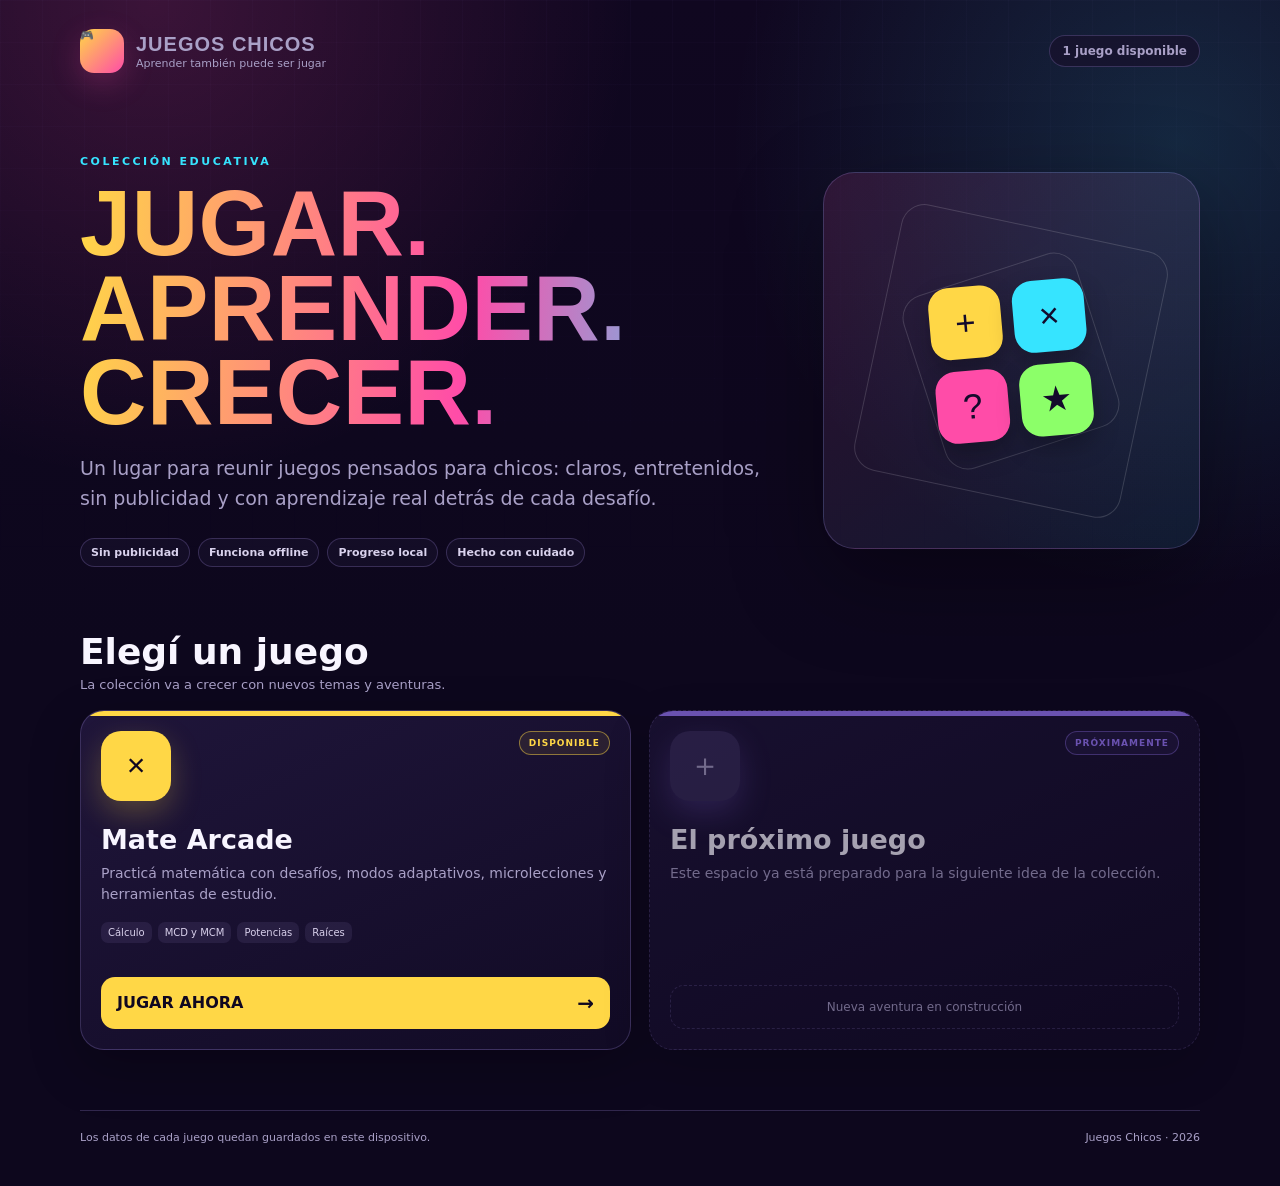
==== index.html @ f4465ce6 "reestructuracion de proyecto - pagina de inicio con todos los juegos" ====
<!DOCTYPE html>
<html lang="es-AR">
<head>
<meta charset="UTF-8">
<meta name="viewport" content="width=device-width, initial-scale=1.0">
<meta name="theme-color" content="#130A2B">
<meta name="description" content="Colección de juegos educativos para aprender jugando.">
<title>Juegos Chicos</title>
<style>
  :root{
    --bg:#0d071d;--panel:#17102c;--panel2:#20163b;--ink:#f8f5ff;--muted:#a9a0c7;
    --line:rgba(184,161,255,.22);--cyan:#36e4ff;--pink:#ff4ca8;--gold:#ffd746;--lime:#8cff69;
  }
  *{box-sizing:border-box}
  html{color-scheme:dark;scroll-behavior:smooth}
  body{min-height:100vh;margin:0;font-family:system-ui,-apple-system,"Segoe UI",sans-serif;
    color:var(--ink);background:
      radial-gradient(circle at 12% 0%,rgba(255,76,168,.18),transparent 30rem),
      radial-gradient(circle at 92% 12%,rgba(54,228,255,.15),transparent 28rem),
      linear-gradient(180deg,#100720,var(--bg) 55%);overflow-x:hidden}
  body::before{content:"";position:fixed;inset:0;pointer-events:none;opacity:.28;
    background-image:linear-gradient(rgba(184,161,255,.09) 1px,transparent 1px),
      linear-gradient(90deg,rgba(184,161,255,.09) 1px,transparent 1px);
    background-size:42px 42px;mask-image:linear-gradient(to bottom,#000,transparent 72%)}
  a{color:inherit}
  button,a{-webkit-tap-highlight-color:transparent}
  :focus-visible{outline:3px solid var(--cyan);outline-offset:3px}
  .shell{position:relative;z-index:1;width:min(1120px,calc(100% - 32px));margin:auto;padding:28px 0 42px}
  header{display:flex;align-items:center;justify-content:space-between;gap:18px}
  .logo{display:flex;align-items:center;gap:12px;text-decoration:none}
  .logo-mark{width:44px;height:44px;border-radius:14px;display:grid;place-items:center;
    font-size:23px;background:linear-gradient(135deg,var(--gold),var(--pink));box-shadow:0 10px 30px rgba(255,76,168,.22)}
  .logo strong{display:block;font-family:Impact,"Arial Black",sans-serif;font-size:20px;letter-spacing:1px}
  .logo span{display:block;color:var(--muted);font-size:11px;margin-top:1px}
  .count{border:1px solid var(--line);border-radius:999px;padding:8px 12px;color:var(--muted);
    background:rgba(23,16,44,.7);font-size:12px;font-weight:700}
  .hero{display:grid;grid-template-columns:minmax(0,1.3fr) minmax(260px,.7fr);align-items:center;gap:42px;padding:82px 0 64px}
  .eyebrow{color:var(--cyan);font-size:11px;font-weight:900;letter-spacing:2.5px;text-transform:uppercase}
  h1{font-family:Impact,"Arial Black",sans-serif;font-size:clamp(48px,9vw,92px);line-height:.92;
    letter-spacing:.5px;margin:13px 0 18px;background:linear-gradient(95deg,var(--gold),var(--pink) 55%,var(--cyan));
    background-clip:text;color:transparent}
  .hero p{max-width:58ch;color:var(--muted);font-size:clamp(16px,2vw,19px);line-height:1.6;margin:0}
  .hero-tags{display:flex;flex-wrap:wrap;gap:8px;margin-top:24px}
  .hero-tags span{border:1px solid var(--line);border-radius:999px;padding:7px 10px;background:rgba(23,16,44,.7);
    color:#d9d2ed;font-size:11px;font-weight:700}
  .hero-art{aspect-ratio:1;border-radius:32px;position:relative;display:grid;place-items:center;
    border:1px solid var(--line);background:linear-gradient(145deg,rgba(255,76,168,.13),rgba(54,228,255,.08));
    box-shadow:0 30px 90px rgba(0,0,0,.35);overflow:hidden}
  .hero-art::before,.hero-art::after{content:"";position:absolute;border:1px solid rgba(255,255,255,.15);border-radius:24px}
  .hero-art::before{width:72%;height:72%;transform:rotate(12deg)}
  .hero-art::after{width:48%;height:48%;transform:rotate(-18deg)}
  .symbols{position:relative;z-index:1;display:grid;grid-template-columns:repeat(2,72px);gap:12px;transform:rotate(-5deg)}
  .symbols span{height:72px;display:grid;place-items:center;border-radius:20px;font-family:Impact,sans-serif;
    font-size:35px;color:#130a2b;box-shadow:0 12px 24px rgba(0,0,0,.25)}
  .symbols span:nth-child(1){background:var(--gold)}.symbols span:nth-child(2){background:var(--cyan)}
  .symbols span:nth-child(3){background:var(--pink)}.symbols span:nth-child(4){background:var(--lime)}
  .catalog-head{display:flex;align-items:end;justify-content:space-between;gap:16px;margin-bottom:18px}
  h2{font-size:clamp(25px,4vw,36px);margin:0}.catalog-head p{color:var(--muted);margin:5px 0 0;font-size:13px}
  .games{display:grid;grid-template-columns:repeat(auto-fit,minmax(min(100%,310px),1fr));gap:18px}
  .game-card{position:relative;min-height:340px;display:flex;flex-direction:column;border:1px solid var(--line);
    border-radius:24px;padding:20px;background:linear-gradient(155deg,rgba(32,22,59,.97),rgba(18,11,37,.97));
    box-shadow:0 18px 50px rgba(0,0,0,.25);overflow:hidden}
  .game-card::before{content:"";position:absolute;inset:0 0 auto;height:5px;background:var(--accent)}
  .game-card.available{transition:transform .18s,border-color .18s,box-shadow .18s}
  .game-card.available:hover{transform:translateY(-5px);border-color:color-mix(in srgb,var(--accent) 65%,transparent);
    box-shadow:0 24px 65px rgba(0,0,0,.36)}
  .card-top{display:flex;justify-content:space-between;align-items:start;gap:12px}
  .game-icon{width:70px;height:70px;border-radius:20px;display:grid;place-items:center;font-family:Impact,sans-serif;
    font-size:32px;color:#100720;background:var(--accent);box-shadow:0 12px 30px color-mix(in srgb,var(--accent) 25%,transparent)}
  .status{border:1px solid color-mix(in srgb,var(--accent) 48%,transparent);border-radius:999px;padding:6px 9px;
    color:var(--accent);background:color-mix(in srgb,var(--accent) 8%,transparent);font-size:9px;font-weight:900;letter-spacing:1px}
  .game-card h3{font-size:27px;margin:23px 0 8px}.game-card p{color:var(--muted);line-height:1.55;font-size:14px;margin:0}
  .topics{display:flex;flex-wrap:wrap;gap:6px;margin:16px 0 22px}
  .topics span{border-radius:7px;padding:5px 7px;background:rgba(184,161,255,.09);color:#d8d0eb;font-size:10px}
  .play-link{margin-top:auto;display:flex;align-items:center;justify-content:space-between;border-radius:14px;padding:14px 16px;
    background:var(--accent);color:#100720;text-decoration:none;font-weight:900}
  .play-link span:last-child{font-size:20px}
  .coming{opacity:.65;border-style:dashed}.coming .game-icon{background:rgba(184,161,255,.17);color:var(--muted)}
  .coming-note{margin-top:auto;border:1px dashed var(--line);border-radius:14px;padding:14px;text-align:center;color:var(--muted);font-size:12px}
  footer{display:flex;justify-content:space-between;gap:16px;border-top:1px solid var(--line);margin-top:60px;padding-top:20px;
    color:var(--muted);font-size:11px}
  @media(max-width:720px){
    .shell{width:min(100% - 24px,1120px);padding-top:18px}.hero{grid-template-columns:1fr;padding:54px 0 42px}
    .hero-art{display:none}.catalog-head{align-items:start;flex-direction:column}.game-card{min-height:320px}
  }
  @media(max-width:430px){
    header{align-items:flex-start}.logo span{display:none}.count{font-size:10px}.hero{padding-top:46px}
    h1{font-size:55px}.hero p{font-size:15px}.games{grid-template-columns:1fr}
    footer{flex-direction:column}.game-card{border-radius:20px}
  }
  @media(prefers-reduced-motion:reduce){*{scroll-behavior:auto!important;transition:none!important}}
</style>
</head>
<body>
<div class="shell">
  <header>
    <a class="logo" href="index.html" aria-label="Inicio de Juegos Chicos">
      <span class="logo-mark" aria-hidden="true">🎮</span>
      <span><strong>JUEGOS CHICOS</strong><span>Aprender también puede ser jugar</span></span>
    </a>
    <div class="count" id="gameCount">1 juego disponible</div>
  </header>

  <main>
    <section class="hero">
      <div>
        <div class="eyebrow">Colección educativa</div>
        <h1>JUGAR.<br>APRENDER.<br>CRECER.</h1>
        <p>Un lugar para reunir juegos pensados para chicos: claros, entretenidos, sin publicidad y con aprendizaje real detrás de cada desafío.</p>
        <div class="hero-tags" aria-label="Características">
          <span>Sin publicidad</span>
          <span>Funciona offline</span>
          <span>Progreso local</span>
          <span>Hecho con cuidado</span>
        </div>
      </div>
      <div class="hero-art" aria-hidden="true">
        <div class="symbols"><span>+</span><span>×</span><span>?</span><span>★</span></div>
      </div>
    </section>

    <section aria-labelledby="catalogTitle">
      <div class="catalog-head">
        <div>
          <h2 id="catalogTitle">Elegí un juego</h2>
          <p>La colección va a crecer con nuevos temas y aventuras.</p>
        </div>
      </div>
      <div class="games" id="gameCatalog"></div>
    </section>
  </main>

  <footer>
    <span>Los datos de cada juego quedan guardados en este dispositivo.</span>
    <span>Juegos Chicos · 2026</span>
  </footer>
</div>

<script>
(function(){
  "use strict";
  // Para sumar un juego, agregá su carpeta en /games y una entrada en esta lista.
  var GAMES=[
    {
      title:"Mate Arcade",
      icon:"×",
      accent:"#FFD746",
      href:"games/mate-arcade/index.html",
      description:"Practicá matemática con desafíos, modos adaptativos, microlecciones y herramientas de estudio.",
      topics:["Cálculo","MCD y MCM","Potencias","Raíces"],
      status:"DISPONIBLE"
    }
  ];
  var catalog=document.getElementById("gameCatalog");
  GAMES.forEach(function(game){
    var article=document.createElement("article");
    article.className="game-card available";
    article.style.setProperty("--accent",game.accent);
    article.innerHTML=
      "<div class='card-top'><div class='game-icon' aria-hidden='true'>"+game.icon+"</div><span class='status'>"+game.status+"</span></div>"+
      "<h3>"+game.title+"</h3><p>"+game.description+"</p>"+
      "<div class='topics'>"+game.topics.map(function(topic){return "<span>"+topic+"</span>";}).join("")+"</div>"+
      "<a class='play-link' href='"+game.href+"'><span>JUGAR AHORA</span><span aria-hidden='true'>→</span></a>";
    catalog.appendChild(article);
  });
  var upcoming=document.createElement("article");
  upcoming.className="game-card coming";
  upcoming.style.setProperty("--accent","#9D7BFF");
  upcoming.innerHTML="<div class='card-top'><div class='game-icon' aria-hidden='true'>＋</div><span class='status'>PRÓXIMAMENTE</span></div>"+
    "<h3>El próximo juego</h3><p>Este espacio ya está preparado para la siguiente idea de la colección.</p>"+
    "<div class='coming-note'>Nueva aventura en construcción</div>";
  catalog.appendChild(upcoming);
  document.getElementById("gameCount").textContent=GAMES.length+" juego"+(GAMES.length===1?"":"s")+" disponible"+(GAMES.length===1?"":"s");
})();
</script>
</body>
</html>
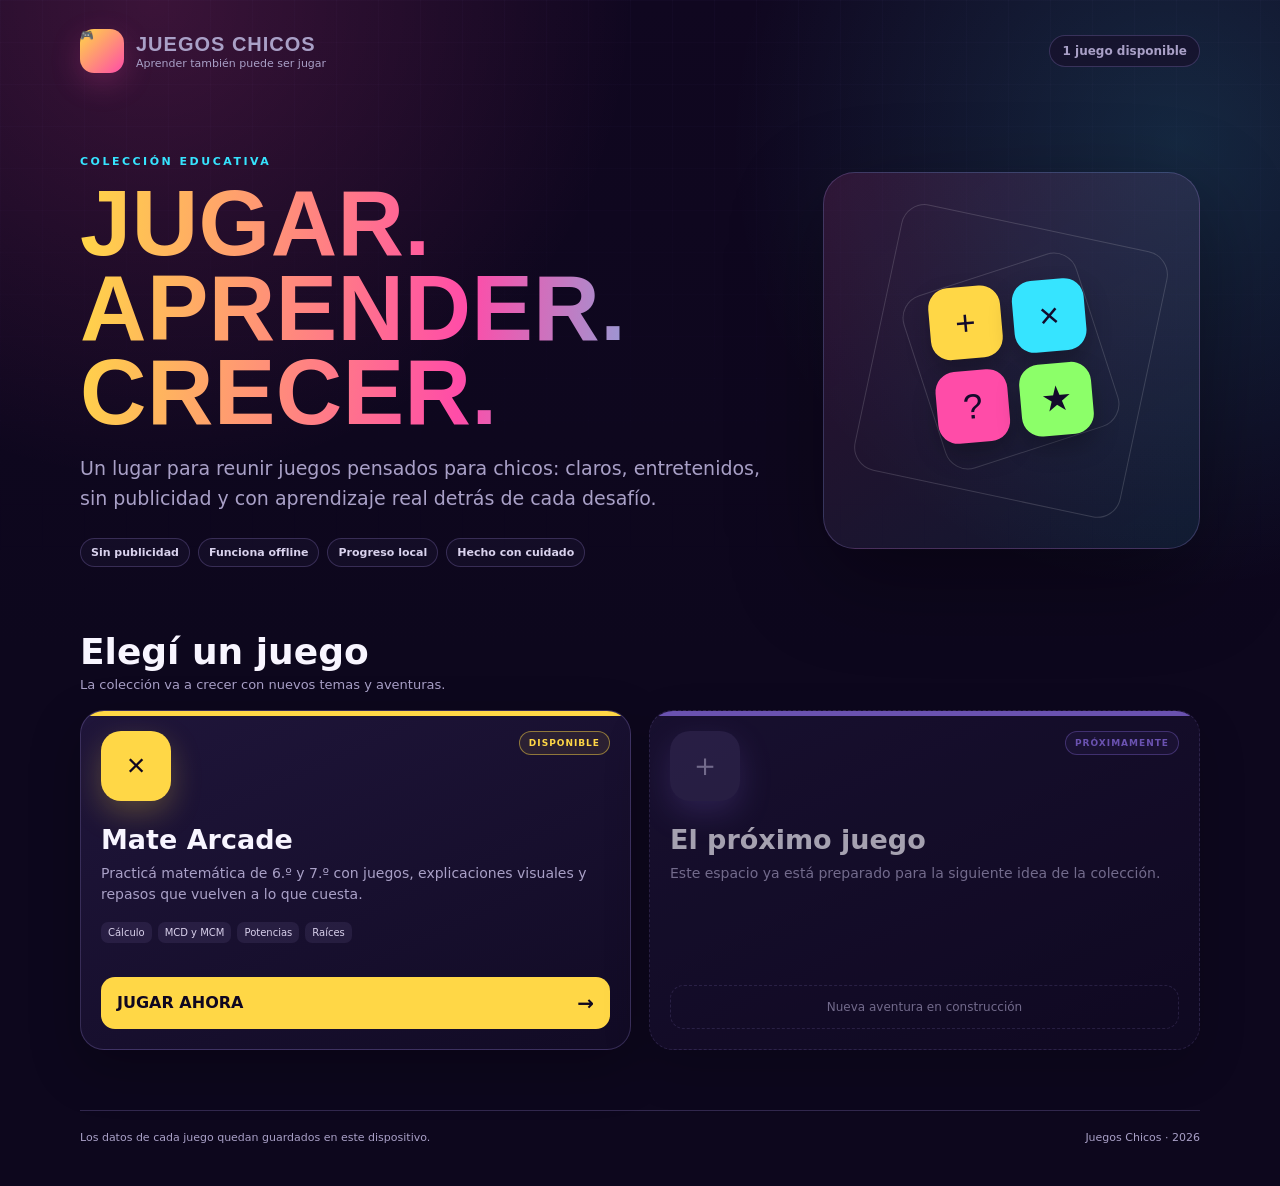
==== commit 50b67862: "Refine Mate Arcade copy for upper primary students" ====
--- a/index.html
+++ b/index.html
@@ -146,7 +146,7 @@
       icon:"×",
       accent:"#FFD746",
       href:"games/mate-arcade/index.html",
-      description:"Practicá matemática con desafíos, modos adaptativos, microlecciones y herramientas de estudio.",
+      description:"Practicá matemática de 6.º y 7.º con juegos, explicaciones visuales y repasos que vuelven a lo que cuesta.",
       topics:["Cálculo","MCD y MCM","Potencias","Raíces"],
       status:"DISPONIBLE"
     }
